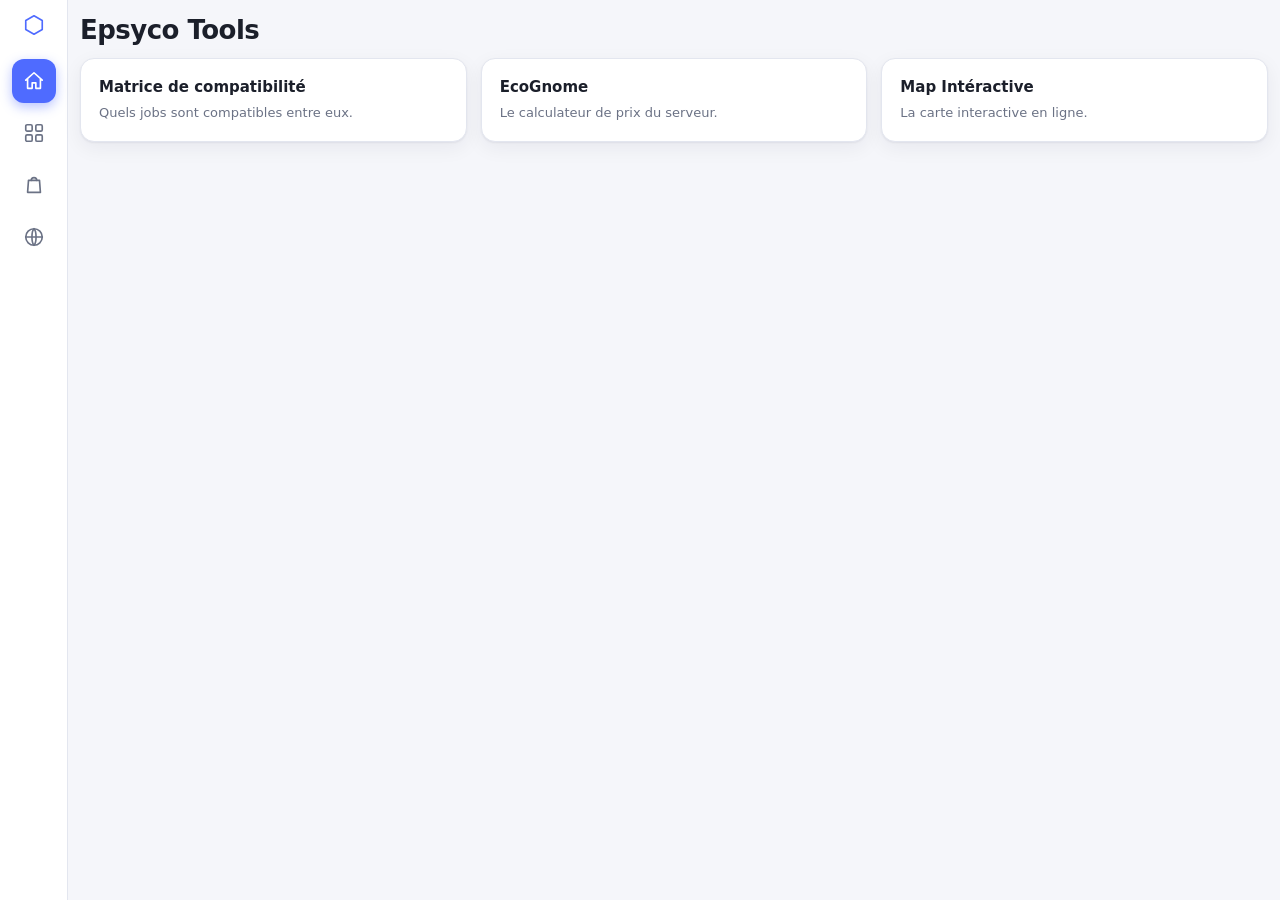
==== index.html @ ef5d45a1 "Init" ====
<!DOCTYPE html>
<html lang="fr">
<head>
<meta charset="utf-8">
<meta name="viewport" content="width=device-width, initial-scale=1, viewport-fit=cover">
<title>Accueil</title>
<link rel="stylesheet" href="style.css">
</head>
<body data-page="home">
<div class="shell">
  <div class="content">
    <header class="hero">
      <h1>Epsyco Tools</h1>
    </header>
    <div class="cards">
      <a class="card" href="matrice.html"><b>Matrice de compatibilité</b><span>Quels jobs sont compatibles entre eux.</span></a>
      <a class="card" href="https://www.google.com"><b>EcoGnome</b><span>Le calculateur de prix du serveur.</span></a>
      <a class="card" href="https://www.google.com"><b>Map Intéractive</b><span>La carte interactive en ligne.</span></a>
    </div>
  </div>
</div>
<script src="nav.js"></script>
</body>
</html>
---- style.css ----
:root{
  --font:"Inter","SF Pro Text","Segoe UI",system-ui,-apple-system,Roboto,sans-serif;
  --bg:#f5f6fa;--card:#fff;--fg:#1b1f2a;--mute:#6b7285;--line:#e3e6ef;
  --accent:#4f6bff;--cellbg:#eef0f6;--diag:#d5d9e6;--hl:#e2e7ff;
  --ok:#d9f5e2;--ok-fg:#14803c;--warn:#ffecc7;--warn-fg:#a15c00;--bad:#ffd9de;--bad-fg:#c4213a;--sel:#4f6bff;
  --shadow:0 1px 2px rgba(20,25,50,.06),0 6px 20px rgba(20,25,50,.06);
}
@media (prefers-color-scheme:dark){:root{
  --bg:#0f1117;--card:#181b25;--fg:#e8eaf2;--mute:#8b93a8;--line:#2a2f3e;
  --cellbg:#212535;--diag:#32384d;--hl:#2a3358;
  --ok:#17402a;--ok-fg:#6ee19a;--warn:#47360f;--warn-fg:#ffc15c;--bad:#4a1b24;--bad-fg:#ff8798;
}}
*{box-sizing:border-box}
html,body{height:100%;margin:0;overflow:hidden}
body{font:13px/1.4 var(--font);background:var(--bg);color:var(--fg);-webkit-font-smoothing:antialiased}
.shell{height:100dvh;display:flex}
.content{flex:1;min-width:0;min-height:0;display:flex;flex-direction:column;padding:12px;gap:10px}
/* navbar */
.nav{width:68px;flex:none;background:var(--card);border-right:1px solid var(--line);display:flex;flex-direction:column;align-items:center;padding:14px 0;gap:8px}
.nav .brand{color:var(--accent);margin-bottom:10px}
.nav a{width:44px;height:44px;border-radius:12px;display:grid;place-items:center;color:var(--mute);position:relative;transition:.15s;cursor:pointer}
.nav a:hover{background:var(--hl);color:var(--accent)}
.nav a.active{background:var(--accent);color:#fff;box-shadow:0 4px 12px rgba(79,107,255,.4)}
.nav a::after{content:attr(data-label);position:absolute;left:calc(100% + 10px);top:50%;transform:translateY(-50%);background:var(--fg);color:var(--bg);padding:4px 9px;border-radius:7px;white-space:nowrap;font-size:12px;opacity:0;pointer-events:none;transition:.15s;z-index:50}
.nav a:hover::after{opacity:1}
/* barre du haut */
.bar{background:var(--card);border:1px solid var(--line);border-radius:14px;padding:10px 14px;box-shadow:var(--shadow);display:flex;flex-wrap:wrap;gap:8px 16px;align-items:center}
h1{font-size:17px;font-weight:700;margin:0;letter-spacing:-.02em}
.legend{display:flex;flex-wrap:wrap;gap:6px}
.lg{padding:2px 9px;border-radius:20px;font-size:12px;font-weight:500}
.lg.ok{background:var(--ok);color:var(--ok-fg)}.lg.warn{background:var(--warn);color:var(--warn-fg)}
.lg.bad{background:var(--bad);color:var(--bad-fg)}.lg.sel{background:var(--sel);color:#fff}
.chips{flex:1;display:flex;flex-wrap:wrap;gap:5px;align-items:center;min-width:120px}
.hint{color:var(--mute)}
.chip{background:var(--hl);color:var(--accent);border-radius:20px;padding:2px 4px 2px 10px;font-weight:600;display:inline-flex;gap:4px;align-items:center}
.chip button{border:0;background:none;color:inherit;cursor:pointer;font-size:14px;line-height:1;padding:2px 5px;border-radius:50%}
.chip button:hover{background:var(--accent);color:#fff}
.btn{font:inherit;font-weight:500;padding:6px 12px;border:1px solid var(--line);background:var(--card);color:var(--fg);border-radius:9px;cursor:pointer;transition:.15s}
.btn:hover{border-color:var(--accent);color:var(--accent)}
/* matrice */
main{flex:1;min-height:0;overflow:hidden;background:var(--card);border:1px solid var(--line);border-radius:14px;box-shadow:var(--shadow);padding:8px;display:flex;align-items:center;justify-content:center}
table{border-collapse:separate;border-spacing:1px;font-size:var(--fs,12px);margin-right:var(--over,0)}
td.c{width:var(--cell);min-width:var(--cell);max-width:var(--cell);height:var(--cell);padding:0;text-align:center;border-radius:4px;background:var(--cellbg);font-size:calc(var(--cell)*.55);line-height:1;user-select:none;overflow:hidden;transition:background .12s}
td.c.hl{background:var(--hl)}
td.c.diag{background:var(--diag)}
td.c.v1{background:var(--bad);color:var(--bad-fg);font-weight:700}
td.c.v2{background:var(--warn);color:var(--warn-fg)}
tbody tr:hover td.c:not(.v1):not(.v2):not(.diag){background:var(--hl)}
th.col{height:var(--colh);width:var(--cell);min-width:var(--cell);max-width:var(--cell);position:relative;padding:0;overflow:visible;cursor:pointer}
th.col div{position:absolute;left:calc(50% - var(--fs)*.4);bottom:2px;transform-origin:0 100%;transform:rotate(-60deg);white-space:nowrap;line-height:1;padding:4px 7px;border-radius:6px;font-weight:500;transition:.12s}
th.col:hover div{background:var(--hl)}
th.row{width:var(--label);min-width:var(--label);max-width:var(--label);height:var(--cell);padding:0 6px;text-align:left;font-weight:500;border-radius:6px;white-space:nowrap;overflow:hidden;transition:.12s}
th.row:hover{background:var(--hl)}
th.row label{display:flex;align-items:center;gap:6px;height:100%;cursor:pointer}
th.row span{overflow:hidden;text-overflow:ellipsis}
.st-ok{background:var(--ok)!important;color:var(--ok-fg)}
.st-warn{background:var(--warn)!important;color:var(--warn-fg)}
.st-bad{background:var(--bad)!important;color:var(--bad-fg)}
.st-sel{background:var(--sel)!important;color:#fff;font-weight:600}
input[type=checkbox].cb{appearance:none;-webkit-appearance:none;flex:none;width:var(--cb);height:var(--cb);margin:0;border:1.5px solid var(--mute);border-radius:4px;background:transparent;cursor:pointer;transition:.12s;display:grid;place-content:center}
input[type=checkbox].cb:hover{border-color:var(--accent)}
input[type=checkbox].cb:checked{background:#fff;border-color:#fff}
input[type=checkbox].cb:checked::after{content:"";width:55%;height:30%;border-left:2px solid var(--accent);border-bottom:2px solid var(--accent);transform:rotate(-45deg) translate(1px,-1px)}
/* accueil */
.hero h1{font-size:26px}.hero p{color:var(--mute);margin:6px 0 0;font-size:15px}
.cards{display:grid;grid-template-columns:repeat(auto-fit,minmax(240px,1fr));gap:14px;align-content:start}
.card{background:var(--card);border:1px solid var(--line);border-radius:14px;padding:18px;box-shadow:var(--shadow);display:flex;flex-direction:column;gap:6px;color:inherit;text-decoration:none;transition:.15s}
.card b{font-size:15px}.card span{color:var(--mute)}
a.card:hover{border-color:var(--accent);transform:translateY(-2px)}
/* panneau de sélection */
.split{flex:1;min-height:0;display:flex;gap:10px}
.split main{min-width:0}
aside{width:300px;flex:none;background:var(--card);border:1px solid var(--line);border-radius:14px;box-shadow:var(--shadow);padding:12px;display:flex;flex-direction:column;gap:10px;min-height:0}
.ph{display:flex;align-items:center;justify-content:space-between;gap:8px}
.ph h2{font-size:15px;margin:0}
.btn.sm{padding:3px 9px;font-size:12px}
#panelBody{flex:1;overflow:auto;display:flex;flex-direction:column;gap:12px;min-height:0}
.selbox{display:flex;flex-wrap:wrap;gap:5px}
.selbox .chip{background:var(--sel);color:#fff}
.selbox .chip button:hover{background:#fff;color:var(--sel)}
.g{font-size:12px;text-transform:uppercase;letter-spacing:.04em;margin:0 0 6px;display:flex;gap:6px;align-items:center}
.g i{font-style:normal;border-radius:20px;padding:0 7px;background:var(--hl);color:var(--fg)}
.g.bad{color:var(--bad-fg)}.g.warn{color:var(--warn-fg)}.g.ok{color:var(--ok-fg)}
.it{padding:7px 10px;border-radius:9px;margin-bottom:5px;cursor:pointer;transition:.12s}
.it:hover{filter:brightness(.96)}
.it small{display:block;font-weight:400;opacity:.9;margin-top:2px}
.pills{display:flex;flex-wrap:wrap;gap:5px}
.pills span{border-radius:20px;padding:2px 9px;font-size:12px;cursor:pointer}
/* mobile : navbar en bas */
@media (max-width:640px){
  .shell{flex-direction:column-reverse}
  .nav{width:100%;flex-direction:row;justify-content:center;padding:6px;border-right:0;border-top:1px solid var(--line)}
  .nav .brand{display:none}.nav a::after{display:none}
  .content{padding:8px;gap:8px}.split{flex-direction:column}aside{width:auto;max-height:38%}.lg{font-size:11px}h1{font-size:15px}
}
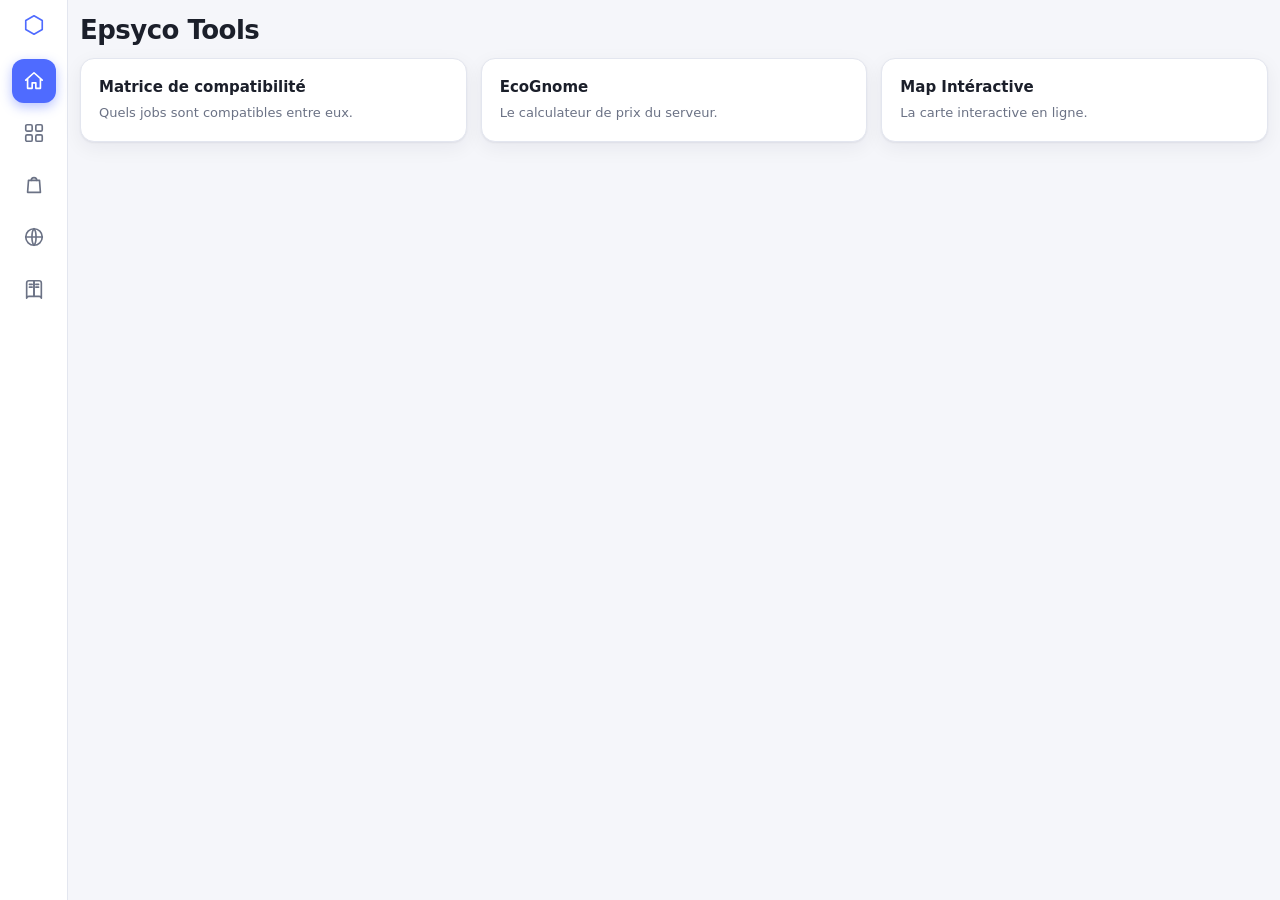
==== commit e1c3e8ba: "Add compatibility matrix scroll menu and Wiki Fandom navigation button" ====
--- a/index.html
+++ b/index.html
@@ -14,8 +14,9 @@
     </header>
     <div class="cards">
       <a class="card" href="matrice.html"><b>Matrice de compatibilité</b><span>Quels jobs sont compatibles entre eux.</span></a>
-      <a class="card" href="https://www.google.com"><b>EcoGnome</b><span>Le calculateur de prix du serveur.</span></a>
+      <a class="card" href="https://eco-gnome.com"><b>EcoGnome</b><span>Le calculateur de prix du serveur.</span></a>
       <a class="card" href="https://www.google.com"><b>Map Intéractive</b><span>La carte interactive en ligne.</span></a>
+
     </div>
   </div>
 </div>
--- a/style.css
+++ b/style.css
@@ -69,8 +69,10 @@
 a.card:hover{border-color:var(--accent);transform:translateY(-2px)}
 /* panneau de sélection */
 .split{flex:1;min-height:0;display:flex;gap:10px}
-.split main{min-width:0}
-aside{width:300px;flex:none;background:var(--card);border:1px solid var(--line);border-radius:14px;box-shadow:var(--shadow);padding:12px;display:flex;flex-direction:column;gap:10px;min-height:0}
+.split main{display:none;min-width:0}
+.split.open main{display:flex}
+.split.open aside{flex:none;width:clamp(320px,34%,460px)}
+aside{flex:1;min-width:0;background:var(--card);border:1px solid var(--line);border-radius:14px;box-shadow:var(--shadow);padding:12px;display:flex;flex-direction:column;gap:10px;min-height:0}
 .ph{display:flex;align-items:center;justify-content:space-between;gap:8px}
 .ph h2{font-size:15px;margin:0}
 .btn.sm{padding:3px 9px;font-size:12px}
@@ -86,10 +88,22 @@
 .it small{display:block;font-weight:400;opacity:.9;margin-top:2px}
 .pills{display:flex;flex-wrap:wrap;gap:5px}
 .pills span{border-radius:20px;padding:2px 9px;font-size:12px;cursor:pointer}
+/* liste par catégories dépliables */
+.cat summary{list-style:none;cursor:pointer;display:flex;align-items:center;gap:8px;font-size:12px;font-weight:700;text-transform:uppercase;letter-spacing:.04em;padding:6px 4px;user-select:none}
+.cat summary::-webkit-details-marker{display:none}
+.cat summary::before{content:"▸";display:inline-block;transition:.15s}
+.cat[open] summary::before{transform:rotate(90deg)}
+.cat summary i{font-style:normal;border-radius:20px;padding:0 8px;background:var(--hl);color:var(--fg);font-weight:600}
+.cat.sel summary{color:var(--accent)}.cat.ok summary{color:var(--ok-fg)}.cat.warn summary{color:var(--warn-fg)}.cat.bad summary{color:var(--bad-fg)}
+.items{display:grid;grid-template-columns:repeat(auto-fill,minmax(220px,1fr));gap:6px;padding:2px 0 10px}
+.it{display:flex;gap:9px;align-items:flex-start;padding:8px 10px;border-radius:10px;background:var(--cellbg);margin:0}
+.it .cb{--cb:16px;margin-top:2px}
+.it b{font-weight:600}
+#panelBody{gap:0}
 /* mobile : navbar en bas */
 @media (max-width:640px){
   .shell{flex-direction:column-reverse}
   .nav{width:100%;flex-direction:row;justify-content:center;padding:6px;border-right:0;border-top:1px solid var(--line)}
   .nav .brand{display:none}.nav a::after{display:none}
-  .content{padding:8px;gap:8px}.split{flex-direction:column}aside{width:auto;max-height:38%}.lg{font-size:11px}h1{font-size:15px}
+  .content{padding:8px;gap:8px}.split{flex-direction:column}.split.open aside{width:auto;max-height:42%}.lg{font-size:11px}h1{font-size:15px}
 }
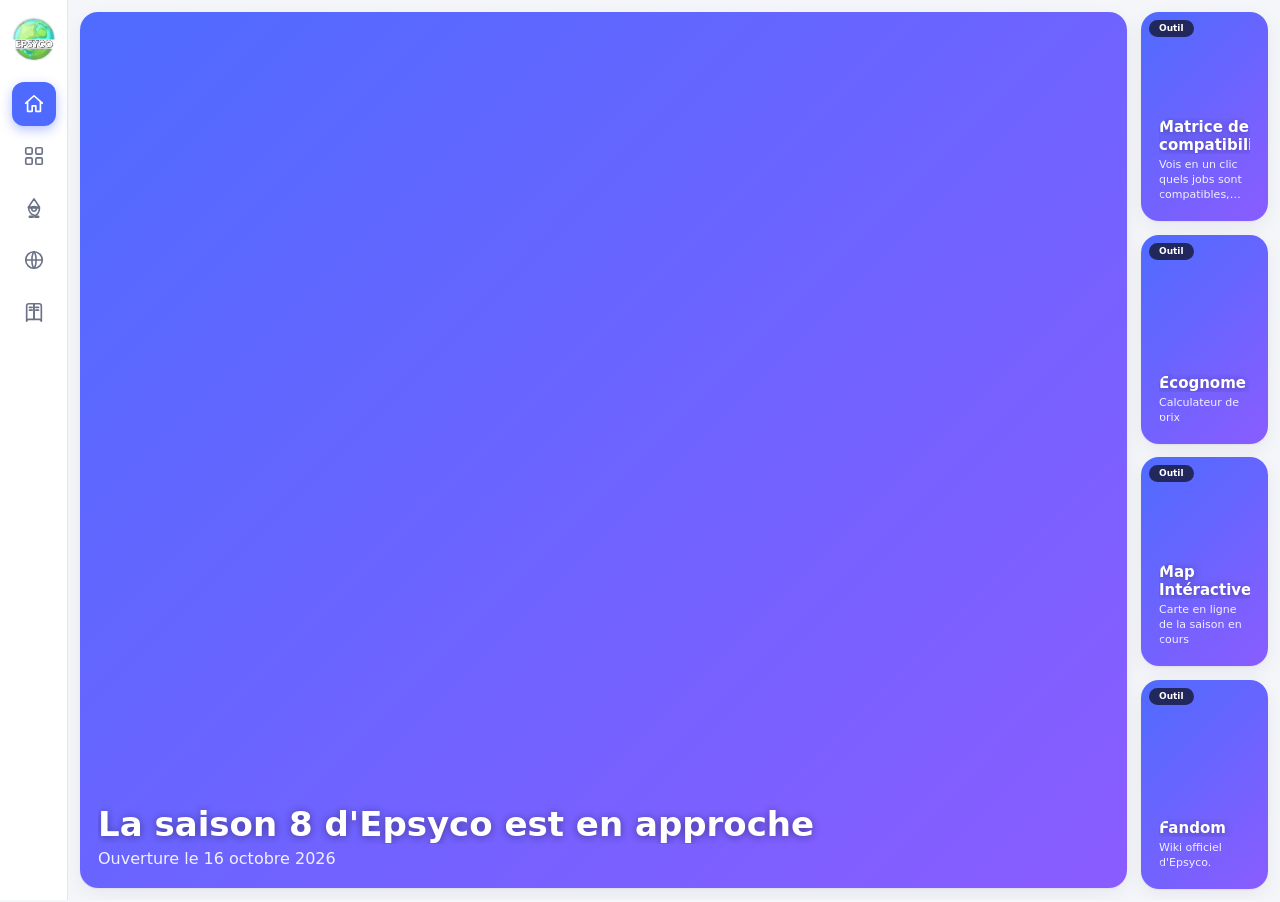
==== commit 570f0ef5: "Tiled Main Page" ====
--- a/index.html
+++ b/index.html
@@ -9,17 +9,11 @@
 <body data-page="home">
 <div class="shell">
   <div class="content">
-    <header class="hero">
-      <h1>Epsyco Tools</h1>
-    </header>
-    <div class="cards">
-      <a class="card" href="matrice.html"><b>Matrice de compatibilité</b><span>Quels jobs sont compatibles entre eux.</span></a>
-      <a class="card" href="https://eco-gnome.com"><b>EcoGnome</b><span>Le calculateur de prix du serveur.</span></a>
-      <a class="card" href="https://www.google.com"><b>Map Intéractive</b><span>La carte interactive en ligne.</span></a>
-
-    </div>
+    <div class="feed" id="feed"></div>
   </div>
 </div>
+<script src="feed-data.js"></script>
 <script src="nav.js"></script>
+<script src="feed.js"></script>
 </body>
 </html>
--- a/style.css
+++ b/style.css
@@ -17,7 +17,7 @@
 .content{flex:1;min-width:0;min-height:0;display:flex;flex-direction:column;padding:12px;gap:10px}
 /* navbar */
 .nav{width:68px;flex:none;background:var(--card);border-right:1px solid var(--line);display:flex;flex-direction:column;align-items:center;padding:14px 0;gap:8px}
-.nav .brand{color:var(--accent);margin-bottom:10px}
+.nav .brand{color:var(--accent);margin-bottom:10px;width:50px;height:50px}.nav .brand img{width:100%;height:100%;object-fit:contain}
 .nav a{width:44px;height:44px;border-radius:12px;display:grid;place-items:center;color:var(--mute);position:relative;transition:.15s;cursor:pointer}
 .nav a:hover{background:var(--hl);color:var(--accent)}
 .nav a.active{background:var(--accent);color:#fff;box-shadow:0 4px 12px rgba(79,107,255,.4)}
@@ -107,3 +107,30 @@
   .nav .brand{display:none}.nav a::after{display:none}
   .content{padding:8px;gap:8px}.split{flex-direction:column}.split.open aside{width:auto;max-height:42%}.lg{font-size:11px}h1{font-size:15px}
 }
+ 
+/* ===== Feed d'accueil : hover agrandissement + inclinaison ===== */
+.feed{position:relative;flex:1;min-height:0}
+.tile{container-type:size;position:absolute;display:block;border-radius:18px;color:#fff;text-decoration:none;background:var(--cellbg);box-shadow:var(--shadow);animation:rise .5s var(--d) backwards;
+  transform:perspective(900px) rotateX(var(--rx,0deg)) rotateY(var(--ry,0deg)) scale(var(--sc,1));
+  transition:transform .4s cubic-bezier(.2,.8,.2,1),box-shadow .4s;will-change:transform}
+@keyframes rise{from{opacity:0;translate:0 14px}}
+.tile.tilt{transition:transform .08s linear,box-shadow .4s}
+.tile:hover,.tile:focus-visible{--sc:1.04;box-shadow:0 24px 54px rgba(0,0,0,.38);z-index:5;outline:none}
+/* zone image : le clipping arrondi se fait ici, jamais de bords qui dépassent pendant l'animation */
+.media{position:absolute;inset:0;border-radius:inherit;overflow:hidden;isolation:isolate;transform:translateZ(0)}
+.media img{width:100%;height:100%;object-fit:cover;display:block;transition:transform .6s cubic-bezier(.2,.8,.2,1)}
+/* légende : petit bandeau opaque, lisible sur n'importe quelle image, sans toucher à l'image */
+.cap{position:absolute;left:clamp(8px,3cqmin,14px);right:clamp(8px,3cqmin,14px);bottom:clamp(8px,3cqmin,14px);z-index:2;padding:clamp(7px,3cqmin,14px) clamp(10px,4cqmin,16px);border-radius:12px;max-height:70%;overflow:hidden;background:rgba(12,14,24,.86);box-shadow:0 6px 20px rgba(0,0,0,.35);opacity:0;transform:translateY(8px);transition:opacity .3s,transform .3s;pointer-events:none}
+.tile:hover .cap,.tile:focus-visible .cap{opacity:1;transform:none}
+.cap h3{margin:0;font-size:clamp(13px,6.5cqmin,28px);line-height:1.2;display:-webkit-box;-webkit-box-orient:vertical;-webkit-line-clamp:2;overflow:hidden}
+.cap p{margin:4px 0 0;font-size:clamp(11px,3.8cqmin,16px);line-height:1.35;opacity:.9;display:-webkit-box;-webkit-box-orient:vertical;-webkit-line-clamp:3;overflow:hidden}
+.tag{position:absolute;top:clamp(8px,3cqmin,14px);left:clamp(8px,3cqmin,14px);z-index:2;padding:2px 10px;border-radius:20px;font-size:clamp(9px,3cqmin,12px);font-weight:600;background:rgba(12,14,24,.7);color:#fff}
+/* très petites cases : on garde seulement le titre */
+@container (max-height:120px){.cap p{display:none}}
+/* sans image : texte toujours visible sur le dégradé */
+.tile.noimg .cap{opacity:1;transform:none;background:none;box-shadow:none;padding:0;left:18px;right:18px;bottom:18px}
+.tile.noimg .cap h3{font-size:clamp(15px,8cqmin,34px);text-shadow:0 1px 8px rgba(0,0,0,.4)}
+@media (hover:none){
+  .cap{opacity:1;transform:none;background:rgba(12,14,24,.72)}.tile:not(.noimg) .cap p{margin:4px 0 0;font-size:clamp(11px,3.8cqmin,16px);line-height:1.35;opacity:.9;display:-webkit-box;-webkit-box-orient:vertical;-webkit-line-clamp:3;overflow:hidden}
+  .tile:hover{--sc:1}
+}
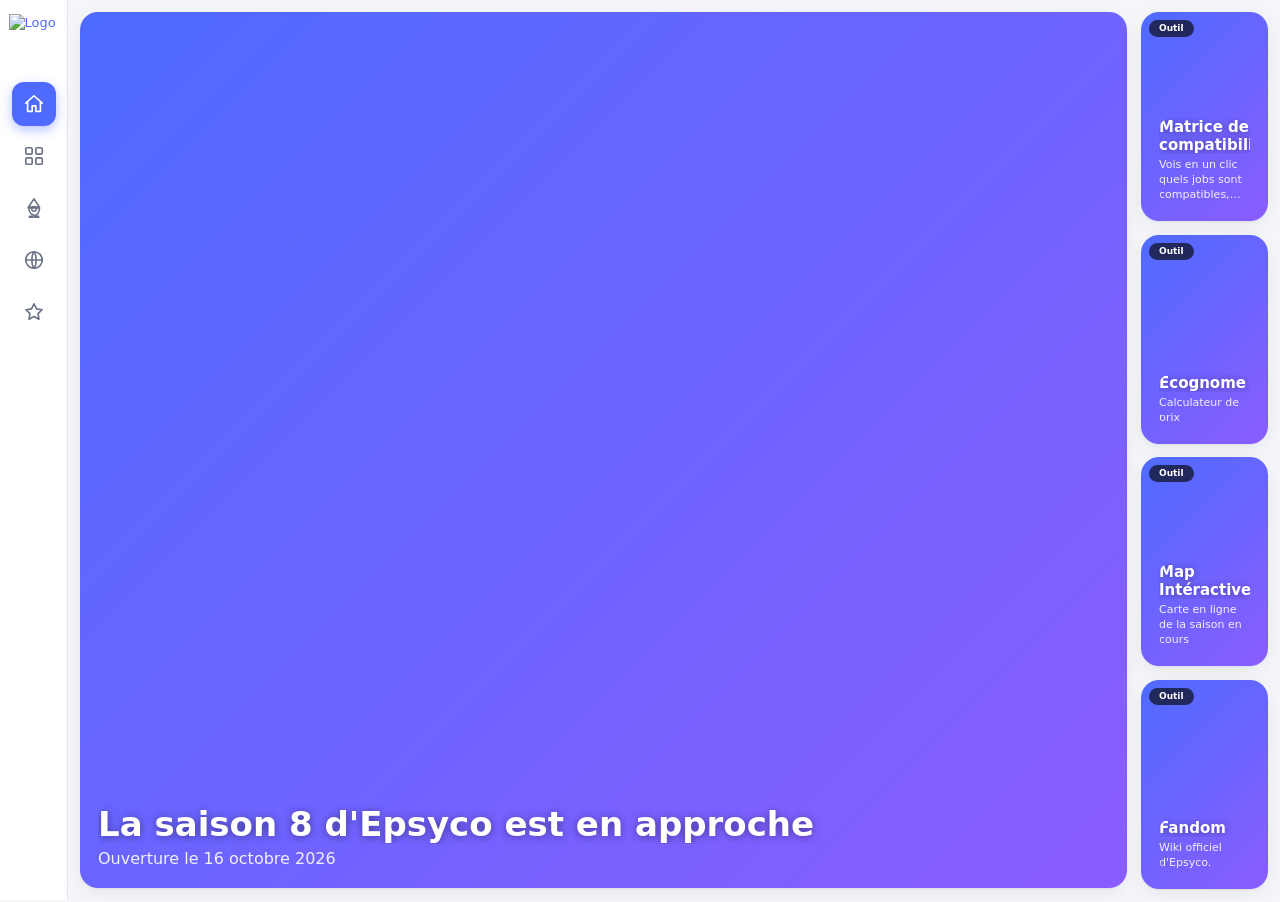
==== commit 23462214: "Organisation and matrix-data updated" ====
--- a/index.html
+++ b/index.html
@@ -4,7 +4,8 @@
 <meta charset="utf-8">
 <meta name="viewport" content="width=device-width, initial-scale=1, viewport-fit=cover">
 <title>Accueil</title>
-<link rel="stylesheet" href="style.css">
+<link rel="stylesheet" href="style/style.css">
+<link rel="icon" type="image/png" href="assets/logo.webp" />
 </head>
 <body data-page="home">
 <div class="shell">
@@ -12,8 +13,8 @@
     <div class="feed" id="feed"></div>
   </div>
 </div>
-<script src="feed-data.js"></script>
-<script src="nav.js"></script>
-<script src="feed.js"></script>
+<script src="js/feed-data.js"></script>
+<script src="js/nav.js"></script>
+<script src="js/feed.js"></script>
 </body>
 </html>
--- a/style/style.css
+++ b/style/style.css
@@ -0,0 +1,158 @@
+:root{
+  --font:"Inter","SF Pro Text","Segoe UI",system-ui,-apple-system,Roboto,sans-serif;
+  --bg:#f5f6fa;--card:#fff;--fg:#1b1f2a;--mute:#6b7285;--line:#e3e6ef;
+  --accent:#4f6bff;--cellbg:#eef0f6;--diag:#d5d9e6;--hl:#e2e7ff;
+  --ok:#d9f5e2;--ok-fg:#14803c;--warn:#ffecc7;--warn-fg:#a15c00;--bad:#ffd9de;--bad-fg:#c4213a;--sel:#4f6bff;
+  --shadow:0 1px 2px rgba(20,25,50,.06),0 6px 20px rgba(20,25,50,.06);
+}
+@media (prefers-color-scheme:dark){:root{
+  --bg:#0f1117;--card:#181b25;--fg:#e8eaf2;--mute:#8b93a8;--line:#2a2f3e;
+  --cellbg:#212535;--diag:#32384d;--hl:#2a3358;
+  --ok:#17402a;--ok-fg:#6ee19a;--warn:#47360f;--warn-fg:#ffc15c;--bad:#4a1b24;--bad-fg:#ff8798;
+}}
+*{box-sizing:border-box}
+html,body{height:100%;margin:0;overflow:hidden}
+body{font:13px/1.4 var(--font);background:var(--bg);color:var(--fg);-webkit-font-smoothing:antialiased}
+.shell{height:100dvh;display:flex}
+.content{flex:1;min-width:0;min-height:0;display:flex;flex-direction:column;padding:12px;gap:10px}
+/* navbar */
+.nav{width:68px;flex:none;background:var(--card);border-right:1px solid var(--line);display:flex;flex-direction:column;align-items:center;padding:14px 0;gap:8px}
+.nav .brand{color:var(--accent);margin-bottom:10px;width:50px;height:50px}.nav .brand img{width:100%;height:100%;object-fit:contain}
+.nav a{width:44px;height:44px;border-radius:12px;display:grid;place-items:center;color:var(--mute);position:relative;transition:.15s;cursor:pointer}
+.nav a:hover{background:var(--hl);color:var(--accent)}
+.nav a.active{background:var(--accent);color:#fff;box-shadow:0 4px 12px rgba(79,107,255,.4)}
+.nav a::after{content:attr(data-label);position:absolute;left:calc(100% + 10px);top:50%;transform:translateY(-50%);background:var(--fg);color:var(--bg);padding:4px 9px;border-radius:7px;white-space:nowrap;font-size:12px;opacity:0;pointer-events:none;transition:.15s;z-index:50}
+.nav a:hover::after{opacity:1}
+/* barre du haut */
+.bar{background:var(--card);border:1px solid var(--line);border-radius:14px;padding:10px 14px;box-shadow:var(--shadow);display:flex;flex-wrap:wrap;gap:8px 16px;align-items:center}
+h1{font-size:17px;font-weight:700;margin:0;letter-spacing:-.02em}
+.legend{display:flex;flex-wrap:wrap;gap:6px}
+.lg{padding:2px 9px;border-radius:20px;font-size:12px;font-weight:500}
+.lg.ok{background:var(--ok);color:var(--ok-fg)}.lg.warn{background:var(--warn);color:var(--warn-fg)}
+.lg.bad{background:var(--bad);color:var(--bad-fg)}.lg.sel{background:var(--sel);color:#fff}
+.chips{flex:1;display:flex;flex-wrap:wrap;gap:5px;align-items:center;min-width:120px}
+.hint{color:var(--mute)}
+.chip{background:var(--hl);color:var(--accent);border-radius:20px;padding:2px 4px 2px 10px;font-weight:600;display:inline-flex;gap:4px;align-items:center}
+.chip button{border:0;background:none;color:inherit;cursor:pointer;font-size:14px;line-height:1;padding:2px 5px;border-radius:50%}
+.chip button:hover{background:var(--accent);color:#fff}
+.btn{font:inherit;font-weight:500;padding:6px 12px;border:1px solid var(--line);background:var(--card);color:var(--fg);border-radius:9px;cursor:pointer;transition:.15s}
+.btn:hover{border-color:var(--accent);color:var(--accent)}
+/* matrice */
+main{flex:1;min-height:0;overflow:hidden;background:var(--card);border:1px solid var(--line);border-radius:14px;box-shadow:var(--shadow);padding:8px;display:flex;align-items:center;justify-content:center}
+table{border-collapse:separate;border-spacing:1px;font-size:var(--fs,12px);margin-right:var(--over,0)}
+td.c{width:var(--cell);min-width:var(--cell);max-width:var(--cell);height:var(--cell);padding:0;text-align:center;border-radius:4px;background:var(--cellbg);font-size:calc(var(--cell)*.55);line-height:1;user-select:none;overflow:hidden;transition:background .12s}
+td.c.hl{background:var(--hl)}
+td.c.diag{background:var(--diag)}
+td.c.v1{background:var(--bad);color:var(--bad-fg);font-weight:700}
+td.c.v2{background:var(--warn);color:var(--warn-fg)}
+tbody tr:hover td.c:not(.v1):not(.v2):not(.diag){background:var(--hl)}
+th.col{height:var(--colh);width:var(--cell);min-width:var(--cell);max-width:var(--cell);position:relative;padding:0;overflow:visible;cursor:pointer}
+th.col div{position:absolute;left:calc(50% - var(--fs)*.4);bottom:2px;transform-origin:0 100%;transform:rotate(-60deg);white-space:nowrap;line-height:1;padding:4px 7px;border-radius:6px;font-weight:500;transition:.12s}
+th.col:hover div{background:var(--hl)}
+th.row{width:var(--label);min-width:var(--label);max-width:var(--label);height:var(--cell);padding:0 6px;text-align:left;font-weight:500;border-radius:6px;white-space:nowrap;overflow:hidden;transition:.12s}
+th.row:hover{background:var(--hl)}
+th.row label{display:flex;align-items:center;gap:6px;height:100%;cursor:pointer}
+th.row span{overflow:hidden;text-overflow:ellipsis}
+.st-ok{background:var(--ok)!important;color:var(--ok-fg)}
+.st-warn{background:var(--warn)!important;color:var(--warn-fg)}
+.st-bad{background:var(--bad)!important;color:var(--bad-fg)}
+.st-sel{background:var(--sel)!important;color:#fff;font-weight:600}
+input[type=checkbox].cb{appearance:none;-webkit-appearance:none;flex:none;width:var(--cb);height:var(--cb);margin:0;border:1.5px solid var(--mute);border-radius:4px;background:transparent;cursor:pointer;transition:.12s;display:grid;place-content:center}
+input[type=checkbox].cb:hover{border-color:var(--accent)}
+input[type=checkbox].cb:checked{background:#fff;border-color:#fff}
+input[type=checkbox].cb:checked::after{content:"";width:55%;height:30%;border-left:2px solid var(--accent);border-bottom:2px solid var(--accent);transform:rotate(-45deg) translate(1px,-1px)}
+/* accueil */
+.hero h1{font-size:26px}.hero p{color:var(--mute);margin:6px 0 0;font-size:15px}
+.cards{display:grid;grid-template-columns:repeat(auto-fit,minmax(240px,1fr));gap:14px;align-content:start}
+.card{background:var(--card);border:1px solid var(--line);border-radius:14px;padding:18px;box-shadow:var(--shadow);display:flex;flex-direction:column;gap:6px;color:inherit;text-decoration:none;transition:.15s}
+.card b{font-size:15px}.card span{color:var(--mute)}
+a.card:hover{border-color:var(--accent);transform:translateY(-2px)}
+/* panneau de sélection */
+.split{flex:1;min-height:0;display:flex;gap:10px}
+.split main{display:none;min-width:0}
+.split.open main{display:flex}
+.split.open aside{flex:none;width:clamp(320px,34%,460px)}
+aside{flex:1;min-width:0;background:var(--card);border:1px solid var(--line);border-radius:14px;box-shadow:var(--shadow);padding:12px;display:flex;flex-direction:column;gap:10px;min-height:0}
+.ph{display:flex;align-items:center;justify-content:space-between;gap:8px}
+.ph h2{font-size:15px;margin:0}
+.btn.sm{padding:3px 9px;font-size:12px}
+#panelBody{flex:1;overflow:auto;display:flex;flex-direction:column;gap:12px;min-height:0}
+.selbox{display:flex;flex-wrap:wrap;gap:5px}
+.selbox .chip{background:var(--sel);color:#fff}
+.selbox .chip button:hover{background:#fff;color:var(--sel)}
+.g{font-size:12px;text-transform:uppercase;letter-spacing:.04em;margin:0 0 6px;display:flex;gap:6px;align-items:center}
+.g i{font-style:normal;border-radius:20px;padding:0 7px;background:var(--hl);color:var(--fg)}
+.g.bad{color:var(--bad-fg)}.g.warn{color:var(--warn-fg)}.g.ok{color:var(--ok-fg)}
+.it{padding:7px 10px;border-radius:9px;margin-bottom:5px;cursor:pointer;transition:.12s}
+.it:hover{filter:brightness(.96)}
+.it small{display:block;font-weight:400;opacity:.9;margin-top:2px}
+.pills{display:flex;flex-wrap:wrap;gap:5px}
+.pills span{border-radius:20px;padding:2px 9px;font-size:12px;cursor:pointer}
+/* liste par catégories dépliables */
+.cat summary{list-style:none;cursor:pointer;display:flex;align-items:center;gap:8px;font-size:12px;font-weight:700;text-transform:uppercase;letter-spacing:.04em;padding:6px 4px;user-select:none}
+.cat summary::-webkit-details-marker{display:none}
+.cat summary::before{content:"▸";display:inline-block;transition:.15s}
+.cat[open] summary::before{transform:rotate(90deg)}
+.cat summary i{font-style:normal;border-radius:20px;padding:0 8px;background:var(--hl);color:var(--fg);font-weight:600}
+.cat.sel summary{color:var(--accent)}.cat.ok summary{color:var(--ok-fg)}.cat.warn summary{color:var(--warn-fg)}.cat.bad summary{color:var(--bad-fg)}
+.items{display:grid;grid-template-columns:repeat(auto-fill,minmax(220px,1fr));gap:6px;padding:2px 0 10px}
+.it{display:flex;gap:9px;align-items:flex-start;padding:8px 10px;border-radius:10px;background:var(--cellbg);margin:0}
+.it .cb{--cb:16px;margin-top:2px}
+.it b{font-weight:600}
+#panelBody{gap:0}
+/* mobile : navbar en bas */
+@media (max-width:640px){
+  .shell{flex-direction:column-reverse}
+  .nav{width:100%;flex-direction:row;justify-content:center;padding:6px;border-right:0;border-top:1px solid var(--line)}
+  .nav .brand{display:none}.nav a::after{display:none}
+  .content{padding:8px;gap:8px}.split{flex-direction:column}.split.open aside{width:auto;max-height:42%}.lg{font-size:11px}h1{font-size:15px}
+}
+ 
+/* ===== Feed d'accueil : hover agrandissement + inclinaison ===== */
+.feed{position:relative;flex:1;min-height:0}
+.tile{container-type:size;position:absolute;display:block;border-radius:18px;color:#fff;text-decoration:none;background:var(--cellbg);box-shadow:var(--shadow);animation:rise .5s var(--d) backwards;
+  transform:perspective(900px) rotateX(var(--rx,0deg)) rotateY(var(--ry,0deg)) scale(var(--sc,1));
+  transition:transform .4s cubic-bezier(.2,.8,.2,1),box-shadow .4s;will-change:transform}
+@keyframes rise{from{opacity:0;translate:0 14px}}
+.tile.tilt{transition:transform .08s linear,box-shadow .4s}
+.tile:hover,.tile:focus-visible{--sc:1.04;box-shadow:0 24px 54px rgba(0,0,0,.38);z-index:5;outline:none}
+/* zone image : le clipping arrondi se fait ici, jamais de bords qui dépassent pendant l'animation */
+.media{position:absolute;inset:0;border-radius:inherit;overflow:hidden;isolation:isolate;transform:translateZ(0)}
+.media img{width:100%;height:100%;object-fit:cover;display:block;transition:transform .6s cubic-bezier(.2,.8,.2,1)}
+/* légende : petit bandeau opaque, lisible sur n'importe quelle image, sans toucher à l'image */
+.cap{position:absolute;left:clamp(8px,3cqmin,14px);right:clamp(8px,3cqmin,14px);bottom:clamp(8px,3cqmin,14px);z-index:2;padding:clamp(7px,3cqmin,14px) clamp(10px,4cqmin,16px);border-radius:12px;max-height:70%;overflow:hidden;background:rgba(12,14,24,.86);box-shadow:0 6px 20px rgba(0,0,0,.35);opacity:0;transform:translateY(8px);transition:opacity .3s,transform .3s;pointer-events:none}
+.tile:hover .cap,.tile:focus-visible .cap{opacity:1;transform:none}
+.cap h3{margin:0;font-size:clamp(13px,6.5cqmin,28px);line-height:1.2;display:-webkit-box;-webkit-box-orient:vertical;-webkit-line-clamp:2;overflow:hidden}
+.cap p{margin:4px 0 0;font-size:clamp(11px,3.8cqmin,16px);line-height:1.35;opacity:.9;display:-webkit-box;-webkit-box-orient:vertical;-webkit-line-clamp:3;overflow:hidden}
+.tag{position:absolute;top:clamp(8px,3cqmin,14px);left:clamp(8px,3cqmin,14px);z-index:2;padding:2px 10px;border-radius:20px;font-size:clamp(9px,3cqmin,12px);font-weight:600;background:rgba(12,14,24,.7);color:#fff}
+/* très petites cases : on garde seulement le titre */
+@container (max-height:120px){.cap p{display:none}}
+/* sans image : texte toujours visible sur le dégradé */
+.tile.noimg .cap{opacity:1;transform:none;background:none;box-shadow:none;padding:0;left:18px;right:18px;bottom:18px}
+.tile.noimg .cap h3{font-size:clamp(15px,8cqmin,34px);text-shadow:0 1px 8px rgba(0,0,0,.4)}
+@media (hover:none){
+  .cap{opacity:1;transform:none;background:rgba(12,14,24,.72)}.tile:not(.noimg) .cap p{margin:4px 0 0;font-size:clamp(11px,3.8cqmin,16px);line-height:1.35;opacity:.9;display:-webkit-box;-webkit-box-orient:vertical;-webkit-line-clamp:3;overflow:hidden}
+  .tile:hover{--sc:1}
+}
+
+/* ===== Pages intégrées (iframe plein écran) ===== */
+.content.embed{padding:0;gap:0;position:relative}
+ .frame{
+  flex:1;width:100%;height:100%;min-height:0;border:0;
+  background:var(--bg);display:block;
+}
+.ext{
+  position:absolute;bottom:14px;right:14px;z-index:20;
+  display:inline-flex;align-items:center;gap:7px;
+  padding:9px 14px;border:1px solid rgba(255,255,255,.18);
+  border-radius:10px;background:rgba(12,14,24,.94);color:#fff;
+  font-size:13px;font-weight:700;line-height:1;text-decoration:none;
+  box-shadow:0 5px 18px rgba(0,0,0,.28);opacity:1;
+  transition:transform .15s,background .15s,box-shadow .15s;
+  backdrop-filter:blur(8px);
+}
+.ext span{font-size:17px;line-height:1}
+.ext:hover{
+  background:var(--accent);color:#fff;transform:translateY(-1px);
+  box-shadow:0 8px 24px rgba(0,0,0,.35);
+}
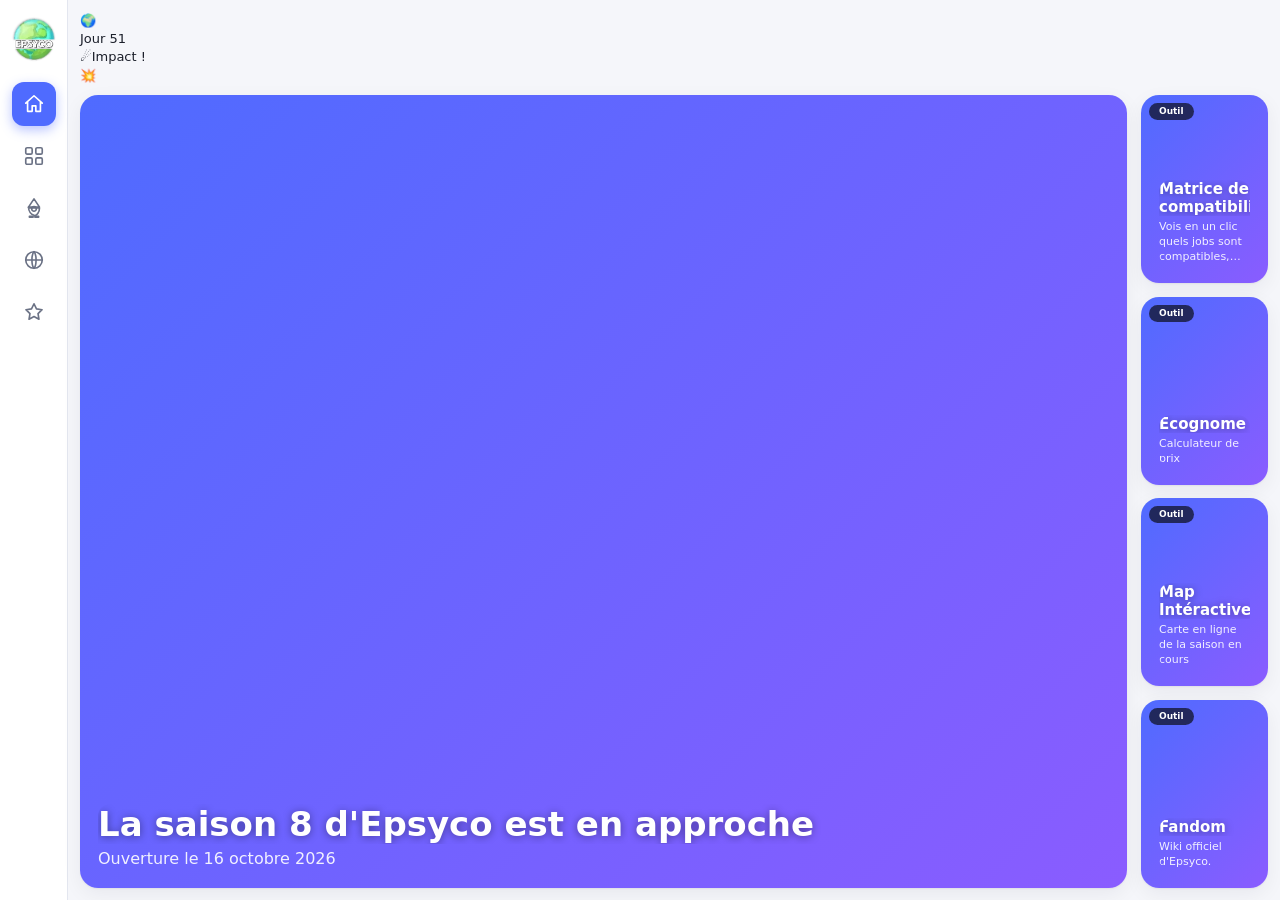
==== commit b007795e: "Timer & Feed pages" ====
--- a/index.html
+++ b/index.html
@@ -3,18 +3,26 @@
 <head>
 <meta charset="utf-8">
 <meta name="viewport" content="width=device-width, initial-scale=1, viewport-fit=cover">
-<title>Accueil</title>
+<title>Epsyco</title>
+<meta name="color-scheme" content="dark">
+<meta name="theme-color" content="#06070b">
+<link rel="preconnect" href="https://fonts.googleapis.com">
+<link rel="preconnect" href="https://fonts.gstatic.com" crossorigin>
+<link rel="stylesheet" href="https://fonts.googleapis.com/css2?family=Bricolage+Grotesque:opsz,wght@12..96,600;12..96,700&family=DM+Sans:opsz,wght@9..40,400;9..40,500;9..40,600&display=swap">
 <link rel="stylesheet" href="style/style.css">
+<script src="js/update-check.js"></script>
 <link rel="icon" type="image/png" href="assets/logo.webp" />
 </head>
 <body data-page="home">
 <div class="shell">
+  <script src="js/nav.js"></script>
   <div class="content">
+    <script src="js/timer-data.js"></script>
+    <script src="js/timer.js"></script>
     <div class="feed" id="feed"></div>
   </div>
 </div>
 <script src="js/feed-data.js"></script>
-<script src="js/nav.js"></script>
 <script src="js/feed.js"></script>
 </body>
 </html>
